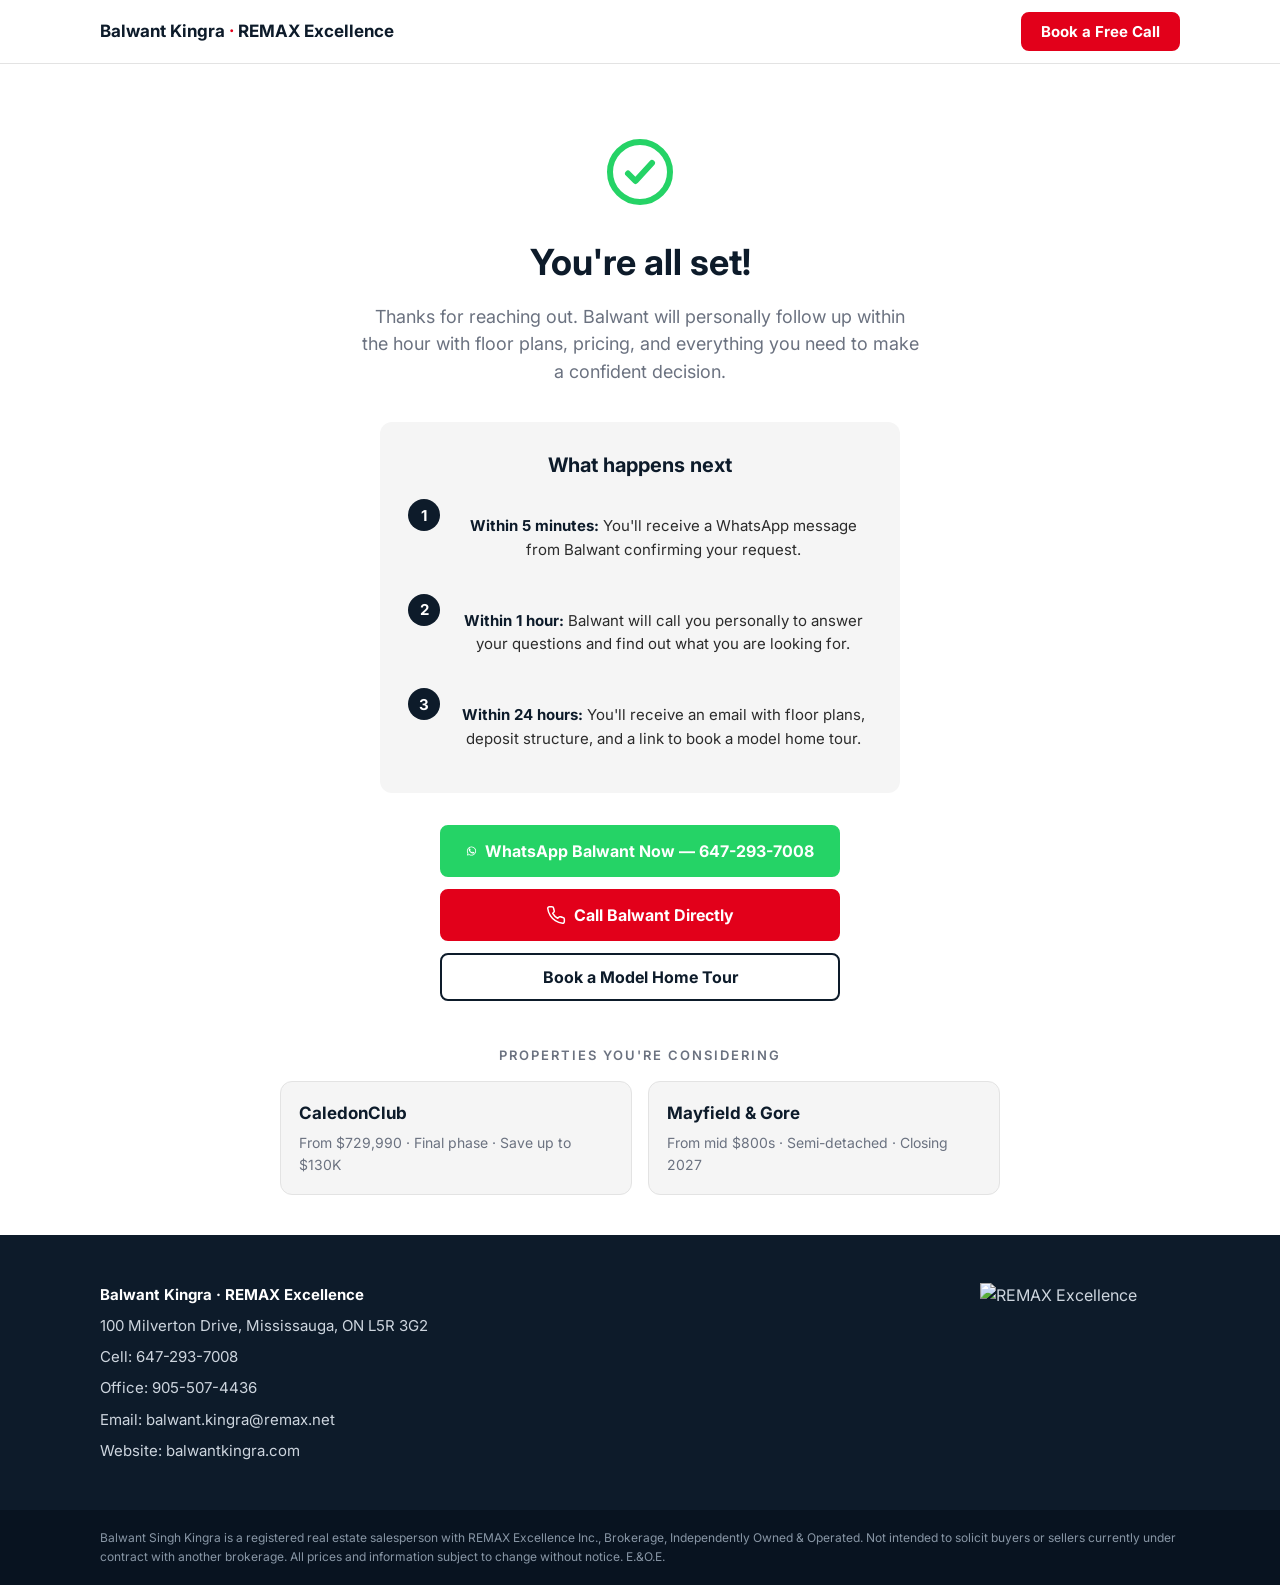
==== thank-you/index.html @ d9fa76b6 "fix: update office address, license#, REMAX brokerage disclaimer - Office: 100 Milverton Drive, Miss" ====
<!DOCTYPE html>
<html lang="en">
<head>
<meta charset="UTF-8" />
<meta name="viewport" content="width=device-width, initial-scale=1.0" />
<title>Thank You | Balwant Kingra · REMAX Excellence</title>
<meta name="description" content="Thanks for reaching out. Balwant will personally follow up within the hour with floor plans, pricing, and everything you need to make a confident decision." />
<meta name="robots" content="noindex" />
<link rel="canonical" href="https://LP1.balwantkingra.com/thank-you/" />

<!-- Google Tag Manager -->
<script>(function(w,d,s,l,i){w[l]=w[l]||[];w[l].push({'gtm.start':
new Date().getTime(),event:'gtm.js'});var f=d.getElementsByTagName(s)[0],
j=d.createElement(s),dl=l!='dataLayer'?'&l='+l:'';j.async=true;j.src=
'https://www.googletagmanager.com/gtm.js?id='+i+dl;f.parentNode.insertBefore(j,f);
})(window,document,'script','dataLayer','GTM-MJTHQXQ4');</script>
<!-- End Google Tag Manager -->

<!-- Meta Pixel Code -->
<script>!function(f,b,e,v,n,t,s){if(f.fbq)return;n=f.fbq=function(){n.callMethod?n.callMethod.apply(n,arguments):n.queue.push(arguments)};if(!f._fbq)f._fbq=n;n.push=n;n.loaded=!0;n.version='2.0';n.queue=[];t=b.createElement(e);t.async=!0;t.src=v;s=b.getElementsByTagName(e)[0];s.parentNode.insertBefore(t,s)}(window, document,'script','https://connect.facebook.net/en_US/fbevents.js');fbq('init', '849360980130589');fbq('track', 'PageView');fbq('track', 'Lead');</script>
<noscript><img height="1" width="1" style="display:none" src="https://www.facebook.com/tr?id=849360980130589&ev=PageView&noscript=1"/></noscript>
<!-- End Meta Pixel Code -->

<link rel="preconnect" href="https://fonts.googleapis.com" />
<link rel="preconnect" href="https://fonts.gstatic.com" crossorigin />
<link href="https://fonts.googleapis.com/css2?family=Inter:wght@400;600;700&display=swap" rel="stylesheet" />

<!-- Calendly -->
<link rel="stylesheet" href="https://assets.calendly.com/assets/external/widget.css" />
<script src="https://assets.calendly.com/assets/external/widget.js" async></script>

<link rel="stylesheet" href="/css/styles.css" />
</head>
<body>
<!-- Google Tag Manager (noscript) -->
<noscript><iframe src="https://www.googletagmanager.com/ns.html?id=GTM-MJTHQXQ4"
height="0" width="0" style="display:none;visibility:hidden"></iframe></noscript>
<!-- End Google Tag Manager (noscript) -->

<!-- ============ NAVIGATION (same as main page) ============ -->
<header class="nav" id="top">
  <div class="nav__inner">
    <a href="/" class="nav__logo">Balwant Kingra <span class="nav__dot">·</span> REMAX Excellence</a>
    <a href="/#lead-form" class="btn btn--red nav__cta">Book a Free Call</a>
  </div>
</header>

<!-- ============ HERO ============ -->
<section class="ty-hero">
  <svg class="ty-check" viewBox="0 0 24 24" fill="none" stroke="currentColor" stroke-width="2" stroke-linecap="round" stroke-linejoin="round" aria-hidden="true">
    <circle cx="12" cy="12" r="10"/>
    <path d="M8 12.5l2.5 2.5L16 9"/>
  </svg>
  <h1 class="ty-hero__title">You're all set!</h1>
  <p class="ty-hero__sub">Thanks for reaching out. Balwant will personally follow up within the hour with floor plans, pricing, and everything you need to make a confident decision.</p>

  <!-- What happens next -->
  <div class="ty-next">
    <h2 class="ty-next__title">What happens next</h2>
    <div class="ty-step">
      <div class="ty-step__num">1</div>
      <p class="ty-step__text"><strong>Within 5 minutes:</strong> You'll receive a WhatsApp message from Balwant confirming your request.</p>
    </div>
    <div class="ty-step">
      <div class="ty-step__num">2</div>
      <p class="ty-step__text"><strong>Within 1 hour:</strong> Balwant will call you personally to answer your questions and find out what you are looking for.</p>
    </div>
    <div class="ty-step">
      <div class="ty-step__num">3</div>
      <p class="ty-step__text"><strong>Within 24 hours:</strong> You'll receive an email with floor plans, deposit structure, and a link to book a model home tour.</p>
    </div>
  </div>

  <!-- Action buttons -->
  <div class="ty-actions">
    <a href="https://wa.me/16472937008?text=Hi%20Balwant%2C%20I%20just%20submitted%20a%20request%20on%20your%20Caledon%20homes%20page.%20Looking%20forward%20to%20hearing%20from%20you." class="btn btn--wa btn--full" target="_blank" rel="noopener">
      <svg viewBox="0 0 24 24" width="20" height="20" fill="currentColor" aria-hidden="true"><path d="M17.5 14.4c-.3-.15-1.77-.87-2.04-.97-.27-.1-.47-.15-.67.15-.2.3-.77.96-.94 1.16-.17.2-.35.22-.65.07-.3-.15-1.26-.46-2.4-1.48-.89-.79-1.49-1.77-1.66-2.07-.17-.3-.02-.46.13-.61.13-.13.3-.35.45-.52.15-.17.2-.3.3-.5.1-.2.05-.37-.02-.52-.08-.15-.67-1.61-.92-2.21-.24-.58-.49-.5-.67-.51l-.57-.01c-.2 0-.52.07-.79.37-.27.3-1.04 1.02-1.04 2.48 0 1.46 1.06 2.87 1.21 3.07.15.2 2.09 3.2 5.07 4.49.71.31 1.26.49 1.69.63.71.22 1.36.19 1.87.12.57-.09 1.77-.72 2.02-1.42.25-.7.25-1.3.17-1.42-.07-.13-.27-.2-.57-.35z"/><path d="M12 2a10 10 0 0 0-8.6 15.06L2 22l5.05-1.32A10 10 0 1 0 12 2zm0 18.2a8.18 8.18 0 0 1-4.17-1.14l-.3-.18-3 .78.8-2.92-.2-.31A8.2 8.2 0 1 1 12 20.2z"/></svg>
      WhatsApp Balwant Now — 647-293-7008
    </a>
    <a href="tel:6472937008" class="btn btn--red btn--full">
      <svg viewBox="0 0 24 24" width="20" height="20" fill="none" stroke="currentColor" stroke-width="1.8" stroke-linecap="round" stroke-linejoin="round" aria-hidden="true"><path d="M22 16.92v3a2 2 0 0 1-2.18 2 19.79 19.79 0 0 1-8.63-3.07 19.5 19.5 0 0 1-6-6 19.79 19.79 0 0 1-3.07-8.67A2 2 0 0 1 4.11 2h3a2 2 0 0 1 2 1.72c.13.96.36 1.9.7 2.81a2 2 0 0 1-.45 2.11L8.09 9.91a16 16 0 0 0 6 6l1.27-1.27a2 2 0 0 1 2.11-.45c.91.34 1.85.57 2.81.7A2 2 0 0 1 22 16.92z"/></svg>
      Call Balwant Directly
    </a>
    <button type="button" class="btn btn--outline-navy btn--full js-calendly">Book a Model Home Tour</button>
  </div>

  <!-- Property reminder strip -->
  <div class="ty-reminder">
    <p class="ty-reminder__heading">Properties you're considering</p>
    <div class="ty-mini-cards">
      <div class="ty-mini">
        <p class="ty-mini__name">CaledonClub</p>
        <p class="ty-mini__detail">From $729,990 · Final phase · Save up to $130K</p>
      </div>
      <div class="ty-mini">
        <p class="ty-mini__name">Mayfield &amp; Gore</p>
        <p class="ty-mini__detail">From mid $800s · Semi-detached · Closing 2027</p>
      </div>
    </div>
  </div>
</section>

<!-- ============ FOOTER (same as main page) ============ -->
<footer class="footer">
  <div class="container footer__inner">
    <div class="footer__col">
      <p class="footer__name">Balwant Kingra · REMAX Excellence</p>
      <p>100 Milverton Drive, Mississauga, ON L5R 3G2</p>
      <p>Cell: <a href="tel:6472937008">647-293-7008</a></p>
      <p>Office: <a href="tel:9055074436">905-507-4436</a></p>
      <p>Email: <a href="mailto:balwant.kingra@remax.net">balwant.kingra@remax.net</a></p>
      <p>Website: <a href="https://www.balwantkingra.com">balwantkingra.com</a></p>
    </div>
    <div class="footer__col footer__col--logo">
      <img src="/assets/remax-logo-white.webp" alt="REMAX Excellence" width="200" height="60" loading="lazy" />
    </div>
  </div>
  <div class="footer__strip">
    <div class="container">
      <p>Balwant Singh Kingra is a registered real estate salesperson with REMAX Excellence Inc., Brokerage, Independently Owned &amp; Operated. Not intended to solicit buyers or sellers currently under contract with another brokerage. All prices and information subject to change without notice. E.&amp;O.E.</p>
    </div>
  </div>
</footer>

<!-- ============ MOBILE STICKY BAR ============ -->
<div class="sticky-bar">
  <a href="tel:6472937008" class="sticky-bar__half sticky-bar__call">
    <svg viewBox="0 0 24 24" fill="none" stroke="currentColor" stroke-width="1.8" stroke-linecap="round" stroke-linejoin="round" aria-hidden="true"><path d="M22 16.92v3a2 2 0 0 1-2.18 2 19.79 19.79 0 0 1-8.63-3.07 19.5 19.5 0 0 1-6-6 19.79 19.79 0 0 1-3.07-8.67A2 2 0 0 1 4.11 2h3a2 2 0 0 1 2 1.72c.13.96.36 1.9.7 2.81a2 2 0 0 1-.45 2.11L8.09 9.91a16 16 0 0 0 6 6l1.27-1.27a2 2 0 0 1 2.11-.45c.91.34 1.85.57 2.81.7A2 2 0 0 1 22 16.92z"/></svg>
    <span>Call Now</span>
  </a>
  <a href="https://wa.me/16472937008?text=Hi%20Balwant%2C%20I%20just%20submitted%20a%20request%20on%20your%20Caledon%20homes%20page.%20Looking%20forward%20to%20hearing%20from%20you." class="sticky-bar__half sticky-bar__whatsapp" target="_blank" rel="noopener">
    <svg viewBox="0 0 24 24" fill="currentColor" aria-hidden="true"><path d="M17.5 14.4c-.3-.15-1.77-.87-2.04-.97-.27-.1-.47-.15-.67.15-.2.3-.77.96-.94 1.16-.17.2-.35.22-.65.07-.3-.15-1.26-.46-2.4-1.48-.89-.79-1.49-1.77-1.66-2.07-.17-.3-.02-.46.13-.61.13-.13.3-.35.45-.52.15-.17.2-.3.3-.5.1-.2.05-.37-.02-.52-.08-.15-.67-1.61-.92-2.21-.24-.58-.49-.5-.67-.51l-.57-.01c-.2 0-.52.07-.79.37-.27.3-1.04 1.02-1.04 2.48 0 1.46 1.06 2.87 1.21 3.07.15.2 2.09 3.2 5.07 4.49.71.31 1.26.49 1.69.63.71.22 1.36.19 1.87.12.57-.09 1.77-.72 2.02-1.42.25-.7.25-1.3.17-1.42-.07-.13-.27-.2-.57-.35z"/><path d="M12 2a10 10 0 0 0-8.6 15.06L2 22l5.05-1.32A10 10 0 1 0 12 2zm0 18.2a8.18 8.18 0 0 1-4.17-1.14l-.3-.18-3 .78.8-2.92-.2-.31A8.2 8.2 0 1 1 12 20.2z"/></svg>
    <span>WhatsApp</span>
  </a>
</div>

<script src="/js/script.js"></script>
</body>
</html>
---- css/styles.css ----
/* =====================================================
   Balwant Kingra · REMAX Excellence — Caledon Homes LP
   Colour palette:
     --red:    #E2001A  REMAX red (buttons, badges, accents)
     --navy:   #0D1B2A  dark navy (nav, headers, dark sections)
     --white:  #FFFFFF
     --grey:   #F5F5F5  light grey section backgrounds
     --wa:     #25D366  WhatsApp green
   Font: Inter (400 / 600 / 700)
   ===================================================== */

:root {
  --red: #E2001A;
  --red-dark: #b80015;
  --navy: #0D1B2A;
  --navy-light: #1a2c40;
  --white: #FFFFFF;
  --grey: #F5F5F5;
  --wa: #25D366;
  --wa-dark: #1da851;
  --amber: #F39C12;
  --amber-text: #412402;
  --text: #2b2b2b;
  --text-muted: #6b7280;
  --border: #e3e3e3;
  --maxw: 1120px;
  --radius: 12px;
  --shadow: 0 6px 24px rgba(13, 27, 42, 0.08);
}

* { box-sizing: border-box; }

html { scroll-behavior: smooth; }

body {
  margin: 0;
  font-family: 'Inter', -apple-system, BlinkMacSystemFont, 'Segoe UI', Roboto, sans-serif;
  font-weight: 400;
  color: var(--text);
  line-height: 1.55;
  background: var(--white);
  -webkit-font-smoothing: antialiased;
}

img { max-width: 100%; display: block; }

a { color: inherit; }

/* ---------- Layout helpers ---------- */
.container {
  width: 100%;
  max-width: var(--maxw);
  margin: 0 auto;
  padding: 0 20px;
}
.container--narrow { max-width: 820px; }
.container--form { max-width: 640px; }

.section { padding: 64px 0; }
.section--white { background: var(--white); }
.section--grey { background: var(--grey); }
.section--navy { background: var(--navy); color: var(--white); }

.section__heading {
  font-size: 30px;
  font-weight: 700;
  color: var(--navy);
  text-align: center;
  margin: 0 0 32px;
  line-height: 1.25;
}
.section--navy .section__heading { color: var(--white); }

.section__subheading {
  text-align: center;
  color: var(--text-muted);
  margin: -16px auto 32px;
  max-width: 620px;
}
.section__body {
  text-align: center;
  color: var(--text);
  font-size: 18px;
  margin: 0 auto 36px;
  max-width: 700px;
}

/* ---------- Buttons ---------- */
.btn {
  display: inline-flex;
  align-items: center;
  justify-content: center;
  gap: 8px;
  font-family: inherit;
  font-weight: 700;
  font-size: 16px;
  line-height: 1;
  padding: 14px 24px;
  border-radius: 8px;
  border: 2px solid transparent;
  cursor: pointer;
  text-decoration: none;
  transition: background-color .15s ease, color .15s ease, transform .05s ease;
  white-space: nowrap;
}
.btn:active { transform: translateY(1px); }

.btn--red { background: var(--red); color: #fff; border-color: var(--red); }
.btn--red:hover { background: var(--red-dark); border-color: var(--red-dark); }

.btn--navy { background: var(--navy); color: #fff; border-color: var(--navy); }
.btn--navy:hover { background: var(--navy-light); border-color: var(--navy-light); }

.btn--outline-white { background: transparent; color: #fff; border-color: #fff; }
.btn--outline-white:hover { background: rgba(255,255,255,.12); }

.btn--outline-navy { background: transparent; color: var(--navy); border-color: var(--navy); }
.btn--outline-navy:hover { background: rgba(13,27,42,.06); }

.btn--full { width: 100%; }

/* ---------- Pills / badges ---------- */
.pill {
  display: inline-block;
  font-size: 13px;
  font-weight: 600;
  padding: 6px 14px;
  border-radius: 999px;
  line-height: 1.2;
}
.pill--red { background: var(--red); color: #fff; }
.pill--amber { background: var(--amber); color: var(--amber-text); }

/* ============ SECTION 1 — NAVIGATION ============ */
.nav {
  position: sticky;
  top: 0;
  z-index: 100;
  background: var(--white);
  border-bottom: 1px solid var(--border);
}
.nav__inner {
  max-width: var(--maxw);
  margin: 0 auto;
  padding: 12px 20px;
  display: flex;
  align-items: center;
  justify-content: space-between;
  gap: 12px;
}
.nav__logo {
  font-weight: 700;
  font-size: 17px;
  color: var(--navy);
  text-decoration: none;
}
.nav__dot { color: var(--red); }
.nav__cta { padding: 10px 18px; font-size: 15px; }

/* ============ SECTION 2 — HERO ============ */
.hero {
  position: relative;
  width: 100%;
  min-height: 86vh;
  display: flex;
  align-items: center;
  justify-content: center;
  text-align: center;
  background-image: url('../assets/hero.webp');
  background-size: cover;
  background-position: center;
  color: #fff;
  overflow: hidden;
}
.hero__overlay {
  position: absolute;
  inset: 0;
  background: rgba(13, 27, 42, 0.65); /* navy @ 65% */
}
.hero__content {
  position: relative;
  z-index: 1;
  max-width: 820px;
  padding: 80px 20px;
}
.hero__title {
  font-size: 44px;
  font-weight: 700;
  line-height: 1.15;
  margin: 18px 0 16px;
}
.hero__sub {
  font-size: 18px;
  font-weight: 400;
  max-width: 640px;
  margin: 0 auto 28px;
  color: rgba(255,255,255,.92);
}
.hero__buttons {
  display: flex;
  gap: 14px;
  justify-content: center;
  flex-wrap: wrap;
}

/* ============ SOCIAL PROOF BAR ============ */
.proof-bar {
  background: var(--navy);
  padding: 22px 0;
}
.proof-bar__grid {
  display: grid;
  grid-template-columns: repeat(4, 1fr);
  gap: 16px;
  text-align: center;
}
.proof-bar__item {
  display: flex;
  flex-direction: column;
  gap: 2px;
}
.proof-bar__number {
  font-size: 22px;
  font-weight: 700;
  color: #fff;
}
.proof-bar__text {
  font-size: 13px;
  color: #b9c2cc;
}

/* ============ VIDEO SECTION ============ */
.video-section { padding: 48px 0 0; }
.video-embed {
  position: relative;
  width: 100%;
  padding-bottom: 56.25%; /* 16:9 */
  border-radius: var(--radius);
  overflow: hidden;
  background: #111;
}
.video-embed iframe,
.video-embed video {
  position: absolute;
  top: 0; left: 0;
  width: 100%; height: 100%;
  border: 0;
}
.video-placeholder {
  position: absolute;
  top: 0; left: 0;
  width: 100%; height: 100%;
  display: flex;
  flex-direction: column;
  align-items: center;
  justify-content: center;
  color: #999;
  gap: 12px;
}
.video-placeholder svg { opacity: .5; }
.video-placeholder p { margin: 0; font-size: 15px; }

/* ============ SECTION 3 — PROPERTY CARDS ============ */
.cards {
  display: grid;
  grid-template-columns: repeat(2, 1fr);
  gap: 28px;
}
.card {
  background: #fff;
  border: 1px solid var(--border);
  border-radius: var(--radius);
  overflow: hidden;
  display: flex;
  flex-direction: column;
  box-shadow: var(--shadow);
}
.card__media { position: relative; }
.card__media img { width: 100%; height: 240px; object-fit: cover; }
.card__badge { position: absolute; top: 14px; left: 14px; }
.card__body { padding: 22px; display: flex; flex-direction: column; flex: 1; }
.card__name { font-size: 24px; font-weight: 700; color: var(--navy); margin: 0 0 4px; }
.card__meta { font-size: 13px; color: var(--text-muted); margin: 0 0 14px; }
.card__price { font-size: 26px; font-weight: 700; color: var(--red); margin: 0 0 4px; }
.card__save { font-weight: 700; color: var(--navy); margin: 0 0 8px; }
.card__type { color: var(--text-muted); margin: 0 0 14px; }
.card__list { list-style: none; padding: 0; margin: 0 0 14px; }
.card__list li {
  position: relative;
  padding-left: 24px;
  margin-bottom: 9px;
  font-size: 15px;
}
.card__list li::before {
  content: "";
  position: absolute;
  left: 0; top: 7px;
  width: 8px; height: 8px;
  border-radius: 50%;
  background: var(--red);
}
.card__fine { font-size: 12px; color: var(--text-muted); margin: 0 0 16px; }
.card .btn { margin-top: auto; }
.card__specs {
  display: flex;
  gap: 12px;
  flex-wrap: wrap;
  margin-bottom: 14px;
}
.card__specs span {
  background: var(--grey);
  border: 1px solid var(--border);
  border-radius: 6px;
  padding: 5px 10px;
  font-size: 13px;
  font-weight: 600;
  color: var(--navy);
}

/* Models teaser grid */
.models {
  margin-top: 40px;
  text-align: center;
}
.models__heading {
  font-size: 22px;
  font-weight: 700;
  color: var(--navy);
  margin: 0 0 8px;
}
.models__sub {
  color: var(--text-muted);
  font-size: 15px;
  margin: 0 0 24px;
}
.models__grid {
  display: grid;
  grid-template-columns: repeat(3, 1fr);
  gap: 16px;
}
.models__item {
  background: #fff;
  border: 1px solid var(--border);
  border-radius: var(--radius);
  padding: 18px 14px;
  display: flex;
  flex-direction: column;
  gap: 4px;
}
.models__name {
  font-weight: 700;
  color: var(--navy);
  font-size: 16px;
}
.models__detail {
  font-size: 13px;
  color: var(--text-muted);
}
.models__size {
  font-size: 14px;
  font-weight: 600;
  color: var(--red);
  margin-top: 4px;
}

/* ============ SECTION 4 — WHY CALEDON ============ */
.features {
  display: grid;
  grid-template-columns: repeat(4, 1fr);
  gap: 24px;
  margin-bottom: 40px;
}
.feature { text-align: center; padding: 8px; }
.feature__icon {
  width: 44px; height: 44px;
  color: var(--red);
  margin: 0 auto 12px;
}
.feature__label { font-size: 18px; font-weight: 700; color: var(--navy); margin: 0 0 4px; }
.feature__sub { font-size: 14px; color: var(--text-muted); margin: 0; }

.map {
  width: 100%;
  border-radius: var(--radius);
  overflow: hidden;
  box-shadow: var(--shadow);
}
.map iframe {
  width: 100%;
  height: 300px;
  border: 0;
  display: block;
}

/* ============ SECTION 5 — FIRST-TIME BUYER ============ */
.trust {
  display: grid;
  grid-template-columns: repeat(3, 1fr);
  gap: 28px;
}
.trust__item { text-align: center; padding: 8px; }
.trust__icon {
  width: 40px; height: 40px;
  color: var(--red);
  margin: 0 auto 12px;
}
.trust__label { font-size: 18px; font-weight: 700; color: var(--navy); margin: 0 0 4px; }
.trust__text { font-size: 14px; color: var(--text-muted); margin: 0; }

/* ============ SECTION 6 — ABOUT BALWANT ============ */
.about {
  display: grid;
  grid-template-columns: 320px 1fr;
  gap: 48px;
  align-items: center;
}
.about__media { display: flex; justify-content: center; }
.about__photo {
  width: 280px; height: 280px;
  object-fit: cover;
  border-radius: 18px;
  border: 4px solid rgba(255,255,255,.85);
}
.about__label {
  color: var(--red);
  text-transform: uppercase;
  letter-spacing: 2px;
  font-size: 13px;
  font-weight: 700;
  margin: 0 0 8px;
}
.about__name { font-size: 30px; font-weight: 700; margin: 0 0 4px; color: #fff; }
.about__title { color: #b9c2cc; margin: 0 0 18px; }
.about__bio { color: #cdd5de; margin: 0 0 18px; }
.about__stars { color: #FFC107; font-size: 20px; letter-spacing: 2px; margin: 0 0 18px; }
.about__reviews { color: #b9c2cc; font-size: 14px; letter-spacing: 0; vertical-align: middle; }
.about__remax { margin: 0 0 22px; height: auto; }

/* ============ SECTION 7 — LEAD FORM ============ */
.form { margin-top: 8px; }
.field { margin-bottom: 18px; }
.field label,
.field__legend {
  display: block;
  font-weight: 600;
  font-size: 15px;
  color: var(--navy);
  margin-bottom: 6px;
}
.field__optional { color: var(--text-muted); font-weight: 400; }
.field input[type="text"],
.field input[type="tel"],
.field input[type="email"],
.field select {
  width: 100%;
  font-family: inherit;
  font-size: 16px;
  padding: 13px 14px;
  border: 1px solid var(--border);
  border-radius: 8px;
  background: #fff;
  color: var(--text);
  appearance: none;
}
.field select {
  background-image: url("data:image/svg+xml,%3Csvg xmlns='http://www.w3.org/2000/svg' width='14' height='14' viewBox='0 0 24 24' fill='none' stroke='%236b7280' stroke-width='2'%3E%3Cpath d='M6 9l6 6 6-6'/%3E%3C/svg%3E");
  background-repeat: no-repeat;
  background-position: right 14px center;
  padding-right: 40px;
}
.field input:focus,
.field select:focus {
  outline: none;
  border-color: var(--red);
  box-shadow: 0 0 0 3px rgba(226,0,26,.12);
}
.field input.is-invalid,
.field select.is-invalid { border-color: var(--red); }

.radios { display: flex; gap: 24px; padding-top: 4px; }
.radio {
  display: inline-flex;
  align-items: center;
  gap: 8px;
  font-weight: 400;
  color: var(--text);
  cursor: pointer;
}
.radio input { width: 18px; height: 18px; accent-color: var(--red); }

.field__error {
  display: block;
  color: var(--red);
  font-size: 13px;
  margin-top: 5px;
  min-height: 0;
}

.btn--submit {
  height: 52px;
  font-size: 16px;
  margin-top: 6px;
  position: relative;
}
.spinner {
  width: 20px; height: 20px;
  border: 3px solid rgba(255,255,255,.45);
  border-top-color: #fff;
  border-radius: 50%;
  display: none;
  animation: spin .7s linear infinite;
}
.btn--submit.is-loading .btn__label { visibility: hidden; }
.btn--submit.is-loading .spinner { display: inline-block; position: absolute; }
@keyframes spin { to { transform: rotate(360deg); } }

.form__error {
  color: var(--red);
  font-size: 14px;
  text-align: center;
  margin: 14px 0 0;
  min-height: 0;
}
.form__privacy {
  font-size: 12px;
  color: var(--text-muted);
  text-align: center;
  margin: 16px 0 0;
  line-height: 1.5;
}

/* ============ SECTION 8 — FOOTER ============ */
.footer { background: var(--navy); color: #cdd5de; }
.footer__inner {
  display: grid;
  grid-template-columns: 1fr auto;
  gap: 32px;
  padding-top: 48px;
  padding-bottom: 40px;
  align-items: start;
}
.footer__col p { margin: 0 0 8px; font-size: 15px; }
.footer__name { font-weight: 700; color: #fff; font-size: 17px; }
.footer__col a { color: #cdd5de; text-decoration: none; }
.footer__col a:hover { color: #fff; text-decoration: underline; }
.footer__col--logo { display: flex; align-items: flex-start; }
.footer__strip { background: #081320; }
.footer__strip p {
  font-size: 12px;
  color: #8896a5;
  padding: 18px 0;
  margin: 0;
  line-height: 1.6;
}

/* ============ SECTION 9 — MOBILE STICKY BAR ============ */
.sticky-bar {
  display: none;
  position: fixed;
  bottom: 0; left: 0; right: 0;
  height: 56px;
  z-index: 200;
}
.sticky-bar__half {
  flex: 1;
  display: flex;
  align-items: center;
  justify-content: center;
  gap: 8px;
  color: #fff;
  font-weight: 700;
  font-size: 16px;
  text-decoration: none;
  height: 100%;
  transition: filter .1s ease;
}
.sticky-bar__half svg { width: 20px; height: 20px; }
.sticky-bar__call { background: var(--navy); }
.sticky-bar__call:active { background: #081320; }
.sticky-bar__whatsapp { background: var(--wa); }
.sticky-bar__whatsapp:active { background: var(--wa-dark); }

/* ============ THANK-YOU PAGE ============ */
.ty-hero {
  text-align: center;
  padding: 72px 20px 40px;
  background: #fff;
}
.ty-check {
  width: 72px; height: 72px;
  color: var(--wa);
  margin: 0 auto 20px;
}
.ty-hero__title { font-size: 36px; font-weight: 700; color: var(--navy); margin: 0 0 12px; }
.ty-hero__sub { color: var(--text-muted); max-width: 560px; margin: 0 auto; font-size: 18px; }

.ty-next {
  background: var(--grey);
  border-radius: var(--radius);
  max-width: 520px;
  margin: 36px auto 0;
  padding: 28px;
}
.ty-next__title { font-size: 20px; font-weight: 700; color: var(--navy); margin: 0 0 18px; }
.ty-step { display: flex; gap: 14px; margin-bottom: 18px; }
.ty-step:last-child { margin-bottom: 0; }
.ty-step__num {
  flex: 0 0 auto;
  width: 32px; height: 32px;
  border-radius: 50%;
  background: var(--navy);
  color: #fff;
  font-weight: 700;
  display: flex;
  align-items: center;
  justify-content: center;
  font-size: 15px;
}
.ty-step__text { font-size: 15px; }
.ty-step__text strong { color: var(--navy); }

.ty-actions {
  max-width: 400px;
  margin: 32px auto 0;
  display: flex;
  flex-direction: column;
  gap: 12px;
}
.btn--wa { background: var(--wa); color: #fff; border-color: var(--wa); }
.btn--wa:hover { background: var(--wa-dark); border-color: var(--wa-dark); }

.ty-reminder { max-width: 720px; margin: 44px auto 0; text-align: center; }
.ty-reminder__heading {
  font-size: 13px;
  text-transform: uppercase;
  letter-spacing: 2px;
  color: var(--text-muted);
  font-weight: 600;
  margin: 0 0 16px;
}
.ty-mini-cards {
  display: grid;
  grid-template-columns: repeat(2, 1fr);
  gap: 16px;
}
.ty-mini {
  background: var(--grey);
  border: 1px solid var(--border);
  border-radius: var(--radius);
  padding: 18px;
  text-align: left;
}
.ty-mini__name { font-weight: 700; color: var(--navy); margin: 0 0 6px; font-size: 17px; }
.ty-mini__detail { font-size: 14px; color: var(--text-muted); margin: 0; }

/* =====================================================
   RESPONSIVE — mobile first adjustments
   ===================================================== */
@media (max-width: 900px) {
  .about { grid-template-columns: 1fr; gap: 28px; text-align: center; }
  .about__label { text-align: center; }
  .about__remax { margin-left: auto; margin-right: auto; }
}

@media (max-width: 768px) {
  .section { padding: 48px 0; }
  .section__heading { font-size: 25px; }

  .hero { min-height: 90vh; }
  .hero__title { font-size: 32px; }
  .hero__sub { font-size: 16px; }
  .hero__buttons { flex-direction: column; }
  .hero__buttons .btn { width: 100%; }

  .proof-bar__grid { grid-template-columns: repeat(2, 1fr); gap: 14px; }
  .proof-bar__number { font-size: 20px; }

  .cards { grid-template-columns: 1fr; gap: 22px; }
  .models__grid { grid-template-columns: 1fr; }

  .features { grid-template-columns: repeat(2, 1fr); gap: 22px; }

  .trust { grid-template-columns: 1fr; gap: 22px; }

  .map iframe { height: 220px; }

  .footer__inner { grid-template-columns: 1fr; }
  .footer__col--logo { justify-content: flex-start; }

  .ty-mini-cards { grid-template-columns: 1fr; }

  /* show sticky bar + keep content clear of it */
  .sticky-bar { display: flex; }
  body { padding-bottom: 56px; }
  .ty-hero__title { font-size: 28px; }
}

@media (max-width: 380px) {
  .nav__logo { font-size: 14px; }
  .nav__cta { padding: 9px 12px; font-size: 13px; }
}
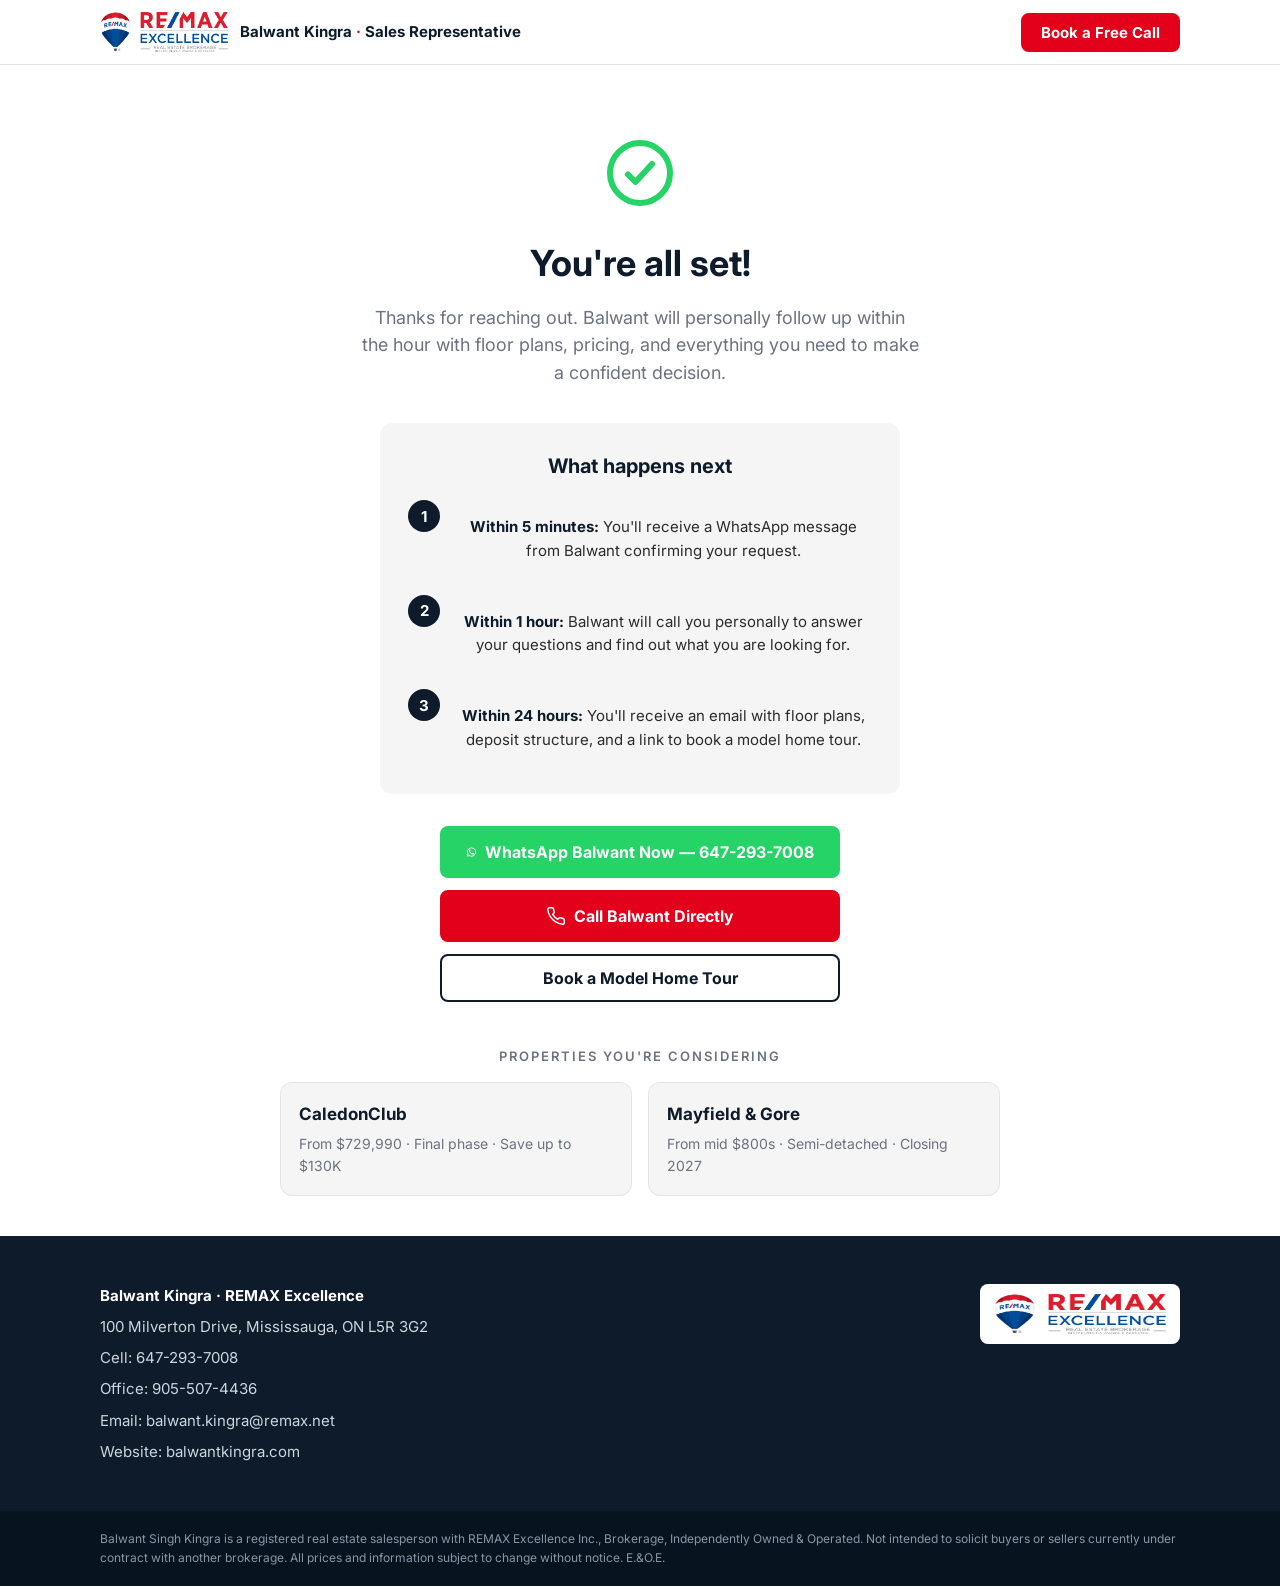
==== commit d34e2f59: "feat: add REMAX logo to header + fix hero banner image + FOMO & emotional sections - REMAX Excellenc" ====
--- a/thank-you/index.html
+++ b/thank-you/index.html
@@ -15,6 +15,16 @@
 'https://www.googletagmanager.com/gtm.js?id='+i+dl;f.parentNode.insertBefore(j,f);
 })(window,document,'script','dataLayer','GTM-MJTHQXQ4');</script>
 <!-- End Google Tag Manager -->
+
+<!-- Google tag (gtag.js) — GA4 -->
+<script async src="https://www.googletagmanager.com/gtag/js?id=G-EL3TT1P3PE"></script>
+<script>
+  window.dataLayer = window.dataLayer || [];
+  function gtag(){dataLayer.push(arguments);}
+  gtag('js', new Date());
+  gtag('config', 'G-EL3TT1P3PE');
+</script>
+<!-- End Google tag (gtag.js) -->
 
 <!-- Meta Pixel Code -->
 <script>!function(f,b,e,v,n,t,s){if(f.fbq)return;n=f.fbq=function(){n.callMethod?n.callMethod.apply(n,arguments):n.queue.push(arguments)};if(!f._fbq)f._fbq=n;n.push=n;n.loaded=!0;n.version='2.0';n.queue=[];t=b.createElement(e);t.async=!0;t.src=v;s=b.getElementsByTagName(e)[0];s.parentNode.insertBefore(t,s)}(window, document,'script','https://connect.facebook.net/en_US/fbevents.js');fbq('init', '849360980130589');fbq('track', 'PageView');fbq('track', 'Lead');</script>
@@ -40,7 +50,10 @@
 <!-- ============ NAVIGATION (same as main page) ============ -->
 <header class="nav" id="top">
   <div class="nav__inner">
-    <a href="/" class="nav__logo">Balwant Kingra <span class="nav__dot">·</span> REMAX Excellence</a>
+    <a href="/" class="nav__logo">
+      <img src="/assets/remax-logo-white.png" alt="REMAX Excellence" class="nav__logo-img" />
+      <span class="nav__logo-text">Balwant Kingra <span class="nav__dot">·</span> Sales Representative</span>
+    </a>
     <a href="/#lead-form" class="btn btn--red nav__cta">Book a Free Call</a>
   </div>
 </header>
@@ -112,7 +125,7 @@
       <p>Website: <a href="https://www.balwantkingra.com">balwantkingra.com</a></p>
     </div>
     <div class="footer__col footer__col--logo">
-      <img src="/assets/remax-logo-white.webp" alt="REMAX Excellence" width="200" height="60" loading="lazy" />
+      <img src="/assets/remax-logo-white.png" alt="REMAX Excellence" width="200" height="60" loading="lazy" />
     </div>
   </div>
   <div class="footer__strip">
--- a/css/styles.css
+++ b/css/styles.css
@@ -153,6 +153,20 @@
   font-size: 17px;
   color: var(--navy);
   text-decoration: none;
+  display: flex;
+  align-items: center;
+  gap: 12px;
+}
+.nav__logo-img {
+  height: 40px;
+  width: auto;
+  display: block;
+}
+.nav__logo-text {
+  font-size: 15px;
+  font-weight: 700;
+  color: var(--navy);
+  line-height: 1.2;
 }
 .nav__dot { color: var(--red); }
 .nav__cta { padding: 10px 18px; font-size: 15px; }
@@ -166,7 +180,7 @@
   align-items: center;
   justify-content: center;
   text-align: center;
-  background-image: url('../assets/hero.webp');
+  background-image: url('../assets/hero.png');
   background-size: cover;
   background-position: center;
   color: #fff;
@@ -229,36 +243,148 @@
   color: #b9c2cc;
 }
 
-/* ============ VIDEO SECTION ============ */
-.video-section { padding: 48px 0 0; }
-.video-embed {
-  position: relative;
-  width: 100%;
-  padding-bottom: 56.25%; /* 16:9 */
-  border-radius: var(--radius);
+/* ============ TOP ANNOUNCEMENT / FOMO BAR ============ */
+.announce {
+  background: var(--red);
+  color: #fff;
+  font-size: 14px;
+}
+.announce__inner {
+  max-width: var(--maxw);
+  margin: 0 auto;
+  padding: 9px 20px;
+  display: flex;
+  align-items: center;
+  justify-content: center;
+  gap: 10px;
+  text-align: center;
+}
+.announce__dot {
+  width: 9px; height: 9px;
+  border-radius: 50%;
+  background: #fff;
+  flex-shrink: 0;
+  animation: announce-pulse 1.4s ease-in-out infinite;
+}
+@keyframes announce-pulse {
+  0%, 100% { opacity: 1; transform: scale(1); }
+  50% { opacity: .4; transform: scale(.7); }
+}
+.announce__text strong { font-weight: 700; }
+
+/* ============ FOMO / URGENCY STRIP ============ */
+.urgency {
+  background: var(--navy);
+  color: #fff;
+  padding: 28px 0;
+}
+.urgency__inner {
+  display: flex;
+  align-items: center;
+  justify-content: space-between;
+  gap: 32px;
+  flex-wrap: wrap;
+}
+.urgency__left { flex: 1; min-width: 280px; }
+.urgency__pill {
+  display: inline-block;
+  background: var(--amber);
+  color: var(--amber-text);
+  font-size: 12px;
+  font-weight: 700;
+  text-transform: uppercase;
+  letter-spacing: 1px;
+  padding: 5px 12px;
+  border-radius: 999px;
+  margin-bottom: 10px;
+}
+.urgency__text { margin: 0; font-size: 16px; color: #e6ebf1; line-height: 1.55; }
+.urgency__text strong { color: #fff; }
+.urgency__stats { display: flex; gap: 28px; }
+.urgency__stat { text-align: center; }
+.urgency__num {
+  display: block;
+  font-size: 34px;
+  font-weight: 700;
+  color: var(--red);
+  line-height: 1.1;
+}
+.urgency__label { font-size: 12px; color: #b9c2cc; }
+
+/* ============ EMOTIONAL CONNECT ============ */
+.emotion { text-align: center; }
+.emotion__pill { margin-bottom: 14px; }
+.emotion__heading { margin-bottom: 22px; }
+.emotion__lead {
+  font-size: 20px;
+  font-weight: 600;
+  color: var(--navy);
+  line-height: 1.5;
+  margin: 0 auto 20px;
+  max-width: 720px;
+}
+.emotion__body {
+  font-size: 17px;
+  color: var(--text);
+  line-height: 1.65;
+  margin: 0 auto 18px;
+  max-width: 720px;
+}
+.emotion__quote {
+  background: var(--grey);
+  border-left: 4px solid var(--red);
+  border-radius: 8px;
+  padding: 24px 28px;
+  margin: 32px auto;
+  max-width: 680px;
+  text-align: left;
+}
+.emotion__quote p {
+  font-size: 18px;
+  font-style: italic;
+  color: var(--navy);
+  margin: 0 0 12px;
+  line-height: 1.55;
+}
+.emotion__quote cite {
+  font-style: normal;
+  font-weight: 600;
+  color: var(--text-muted);
+  font-size: 14px;
+}
+.emotion__cta { margin-top: 8px; }
+
+/* ============ IMAGE GALLERY — infinite scroll ============ */
+.gallery {
   overflow: hidden;
-  background: #111;
-}
-.video-embed iframe,
-.video-embed video {
-  position: absolute;
-  top: 0; left: 0;
-  width: 100%; height: 100%;
-  border: 0;
-}
-.video-placeholder {
-  position: absolute;
-  top: 0; left: 0;
-  width: 100%; height: 100%;
-  display: flex;
-  flex-direction: column;
-  align-items: center;
-  justify-content: center;
-  color: #999;
-  gap: 12px;
-}
-.video-placeholder svg { opacity: .5; }
-.video-placeholder p { margin: 0; font-size: 15px; }
+  background: var(--white);
+  padding: 24px 0;
+}
+.gallery__track {
+  display: flex;
+  gap: 16px;
+  width: max-content;
+  animation: gallery-scroll 40s linear infinite;
+}
+.gallery__track img {
+  height: 220px;
+  width: auto;
+  border-radius: 10px;
+  object-fit: cover;
+  flex-shrink: 0;
+}
+@keyframes gallery-scroll {
+  0% { transform: translateX(0); }
+  100% { transform: translateX(-50%); }
+}
+.gallery:hover .gallery__track {
+  animation-play-state: paused;
+}
+
+@media (max-width: 768px) {
+  .gallery__track img { height: 160px; }
+  .gallery { padding: 16px 0; }
+}
 
 /* ============ SECTION 3 — PROPERTY CARDS ============ */
 .cards {
@@ -434,7 +560,13 @@
 .about__bio { color: #cdd5de; margin: 0 0 18px; }
 .about__stars { color: #FFC107; font-size: 20px; letter-spacing: 2px; margin: 0 0 18px; }
 .about__reviews { color: #b9c2cc; font-size: 14px; letter-spacing: 0; vertical-align: middle; }
-.about__remax { margin: 0 0 22px; height: auto; }
+.about__remax {
+  margin: 0 0 22px;
+  height: auto;
+  background: #fff;
+  padding: 10px 14px;
+  border-radius: 8px;
+}
 
 /* ============ SECTION 7 — LEAD FORM ============ */
 .form { margin-top: 8px; }
@@ -544,6 +676,11 @@
 .footer__col a { color: #cdd5de; text-decoration: none; }
 .footer__col a:hover { color: #fff; text-decoration: underline; }
 .footer__col--logo { display: flex; align-items: flex-start; }
+.footer__col--logo img {
+  background: #fff;
+  padding: 10px 14px;
+  border-radius: 8px;
+}
 .footer__strip { background: #081320; }
 .footer__strip p {
   font-size: 12px;
@@ -675,6 +812,13 @@
   .proof-bar__grid { grid-template-columns: repeat(2, 1fr); gap: 14px; }
   .proof-bar__number { font-size: 20px; }
 
+  .urgency__inner { flex-direction: column; align-items: flex-start; gap: 20px; }
+  .urgency__stats { width: 100%; justify-content: space-around; }
+  .emotion__lead { font-size: 18px; }
+  .emotion__body { font-size: 16px; }
+  .announce { font-size: 13px; }
+  .announce__inner { padding: 8px 16px; }
+
   .cards { grid-template-columns: 1fr; gap: 22px; }
   .models__grid { grid-template-columns: 1fr; }
 
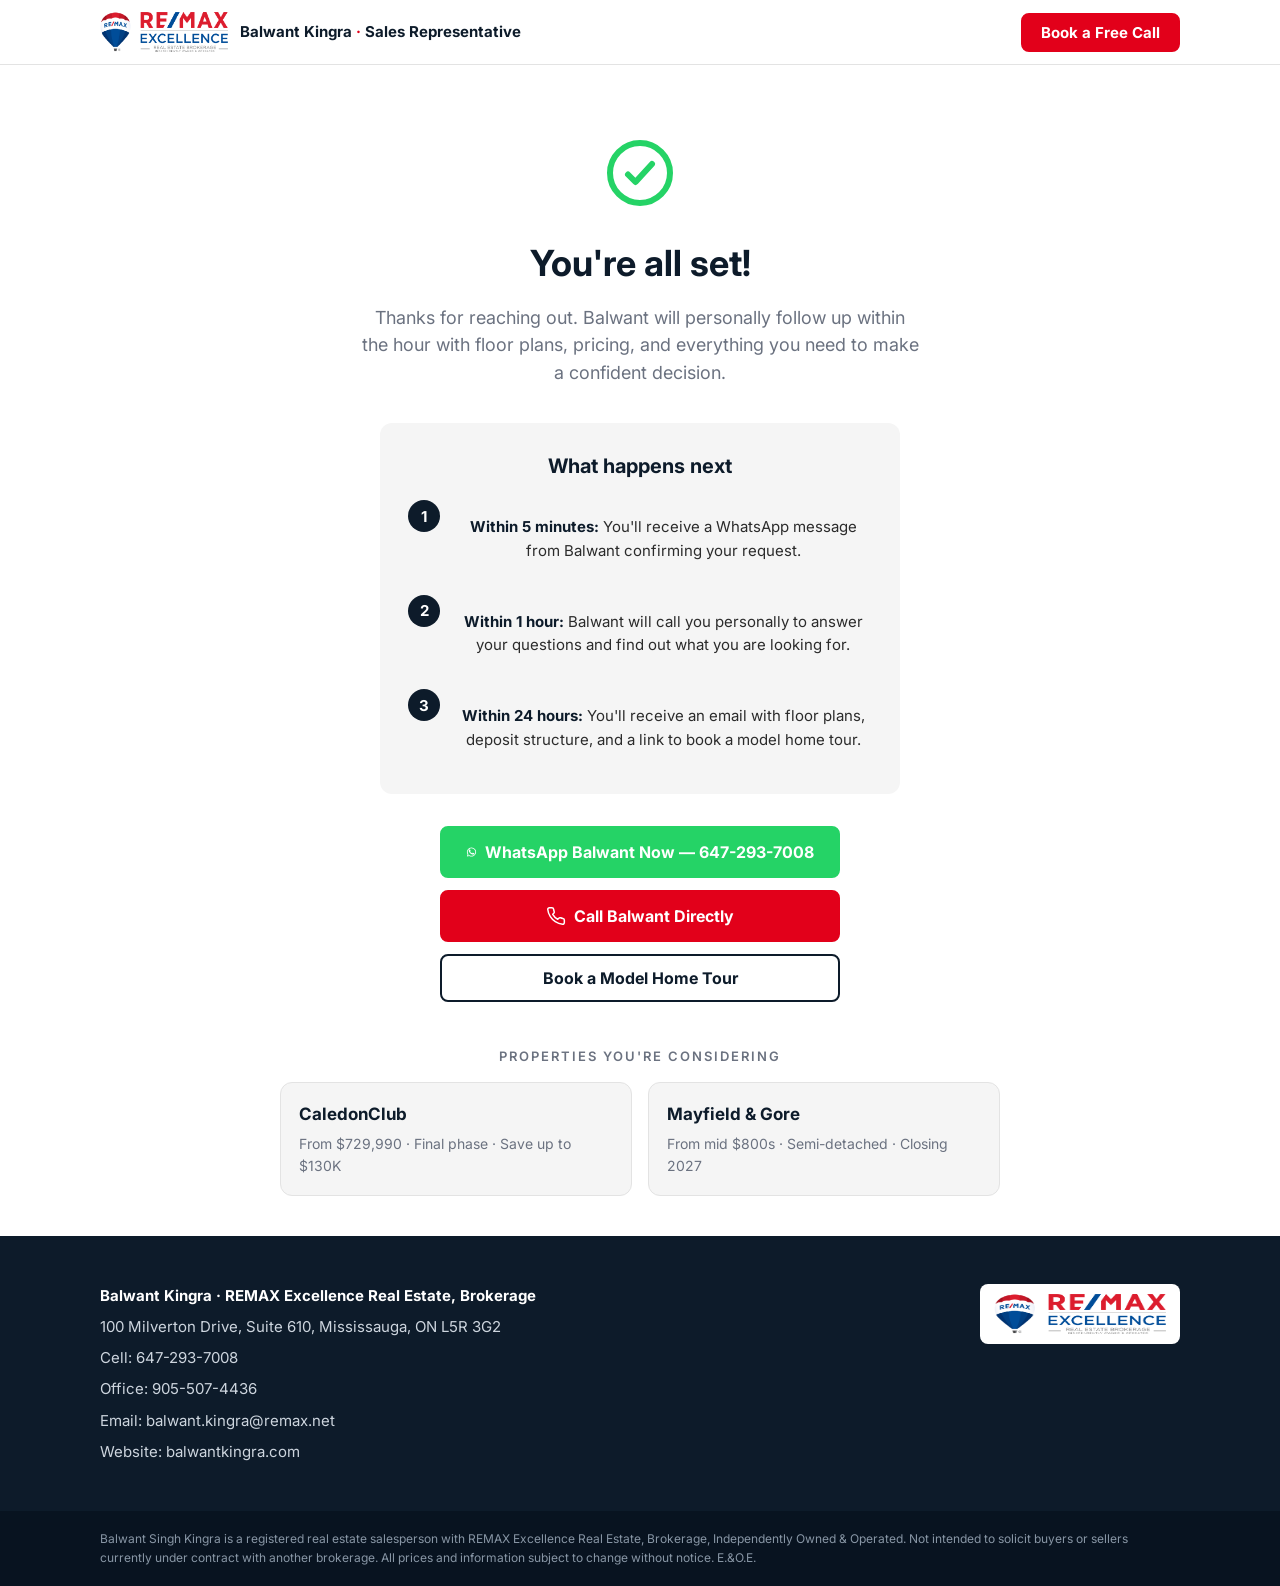
==== commit 11f8a1e5: "content: fix brokerage name, add agent question, update hero headline - Hero: 'Two New Communities I" ====
--- a/thank-you/index.html
+++ b/thank-you/index.html
@@ -117,8 +117,8 @@
 <footer class="footer">
   <div class="container footer__inner">
     <div class="footer__col">
-      <p class="footer__name">Balwant Kingra · REMAX Excellence</p>
-      <p>100 Milverton Drive, Mississauga, ON L5R 3G2</p>
+      <p class="footer__name">Balwant Kingra · REMAX Excellence Real Estate, Brokerage</p>
+      <p>100 Milverton Drive, Suite 610, Mississauga, ON L5R 3G2</p>
       <p>Cell: <a href="tel:6472937008">647-293-7008</a></p>
       <p>Office: <a href="tel:9055074436">905-507-4436</a></p>
       <p>Email: <a href="mailto:balwant.kingra@remax.net">balwant.kingra@remax.net</a></p>
@@ -130,7 +130,7 @@
   </div>
   <div class="footer__strip">
     <div class="container">
-      <p>Balwant Singh Kingra is a registered real estate salesperson with REMAX Excellence Inc., Brokerage, Independently Owned &amp; Operated. Not intended to solicit buyers or sellers currently under contract with another brokerage. All prices and information subject to change without notice. E.&amp;O.E.</p>
+      <p>Balwant Singh Kingra is a registered real estate salesperson with REMAX Excellence Real Estate, Brokerage, Independently Owned &amp; Operated. Not intended to solicit buyers or sellers currently under contract with another brokerage. All prices and information subject to change without notice. E.&amp;O.E.</p>
     </div>
   </div>
 </footer>
--- a/css/styles.css
+++ b/css/styles.css
@@ -32,6 +32,8 @@
 
 html { scroll-behavior: smooth; }
 
+html, body { overflow-x: hidden; max-width: 100%; }
+
 body {
   margin: 0;
   font-family: 'Inter', -apple-system, BlinkMacSystemFont, 'Segoe UI', Roboto, sans-serif;
@@ -800,35 +802,53 @@
 }
 
 @media (max-width: 768px) {
-  .section { padding: 48px 0; }
-  .section__heading { font-size: 25px; }
-
-  .hero { min-height: 90vh; }
-  .hero__title { font-size: 32px; }
-  .hero__sub { font-size: 16px; }
+  .section { padding: 44px 0; }
+  .section__heading { font-size: 24px; line-height: 1.3; }
+  .container { padding: 0 16px; }
+
+  /* ---- HEADER FIX: stop logo + button overlap ---- */
+  .nav__inner { padding: 10px 16px; gap: 10px; }
+  .nav__logo { gap: 8px; min-width: 0; flex: 1; }
+  .nav__logo-img { height: 32px; }
+  .nav__logo-text { font-size: 12px; }
+  .nav__cta { padding: 9px 14px; font-size: 13px; flex-shrink: 0; }
+
+  .hero { min-height: 88vh; }
+  .hero__title { font-size: 28px; line-height: 1.2; }
+  .hero__sub { font-size: 15px; }
+  .hero__content { padding: 60px 18px; }
   .hero__buttons { flex-direction: column; }
   .hero__buttons .btn { width: 100%; }
 
-  .proof-bar__grid { grid-template-columns: repeat(2, 1fr); gap: 14px; }
-  .proof-bar__number { font-size: 20px; }
-
-  .urgency__inner { flex-direction: column; align-items: flex-start; gap: 20px; }
+  .proof-bar__grid { grid-template-columns: repeat(2, 1fr); gap: 16px; }
+  .proof-bar__number { font-size: 19px; }
+
+  .urgency__inner { flex-direction: column; align-items: flex-start; gap: 18px; }
   .urgency__stats { width: 100%; justify-content: space-around; }
-  .emotion__lead { font-size: 18px; }
-  .emotion__body { font-size: 16px; }
-  .announce { font-size: 13px; }
-  .announce__inner { padding: 8px 16px; }
-
-  .cards { grid-template-columns: 1fr; gap: 22px; }
+  .urgency__num { font-size: 30px; }
+
+  .emotion__lead { font-size: 17px; }
+  .emotion__body { font-size: 15px; }
+  .emotion__quote { padding: 20px; }
+  .emotion__quote p { font-size: 16px; }
+
+  .announce { font-size: 12px; }
+  .announce__inner { padding: 8px 14px; gap: 8px; }
+
+  .cards { grid-template-columns: 1fr; gap: 20px; }
   .models__grid { grid-template-columns: 1fr; }
-
-  .features { grid-template-columns: repeat(2, 1fr); gap: 22px; }
-
-  .trust { grid-template-columns: 1fr; gap: 22px; }
+  .card__media img { height: 210px; }
+
+  .features { grid-template-columns: repeat(2, 1fr); gap: 20px; }
+  .trust { grid-template-columns: 1fr; gap: 20px; }
 
   .map iframe { height: 220px; }
 
-  .footer__inner { grid-template-columns: 1fr; }
+  .about { gap: 24px; }
+  .about__photo { width: 220px; height: 220px; }
+  .about__name { font-size: 26px; }
+
+  .footer__inner { grid-template-columns: 1fr; gap: 24px; }
   .footer__col--logo { justify-content: flex-start; }
 
   .ty-mini-cards { grid-template-columns: 1fr; }
@@ -836,10 +856,28 @@
   /* show sticky bar + keep content clear of it */
   .sticky-bar { display: flex; }
   body { padding-bottom: 56px; }
-  .ty-hero__title { font-size: 28px; }
-}
-
-@media (max-width: 380px) {
-  .nav__logo { font-size: 14px; }
-  .nav__cta { padding: 9px 12px; font-size: 13px; }
-}
+  .ty-hero__title { font-size: 26px; }
+  .ty-hero__sub { font-size: 16px; }
+}
+
+/* ---- Small phones (iPhone SE, older Android) ---- */
+@media (max-width: 480px) {
+  .nav__logo-text { display: none; } /* keep only the REMAX logo image */
+  .nav__logo-img { height: 34px; }
+  .nav__cta { padding: 10px 16px; font-size: 14px; }
+
+  .section__heading { font-size: 22px; }
+  .hero__title { font-size: 25px; }
+  .card__price { font-size: 23px; }
+  .card__specs span { font-size: 12px; padding: 4px 8px; }
+  .proof-bar__grid { gap: 12px; }
+  .proof-bar__text { font-size: 12px; }
+  .urgency__num { font-size: 26px; }
+  .field input, .field select { font-size: 16px; } /* 16px prevents iOS zoom-on-focus */
+}
+
+/* ---- Tablet range ---- */
+@media (min-width: 769px) and (max-width: 980px) {
+  .features { grid-template-columns: repeat(4, 1fr); }
+  .about { grid-template-columns: 280px 1fr; gap: 32px; }
+}
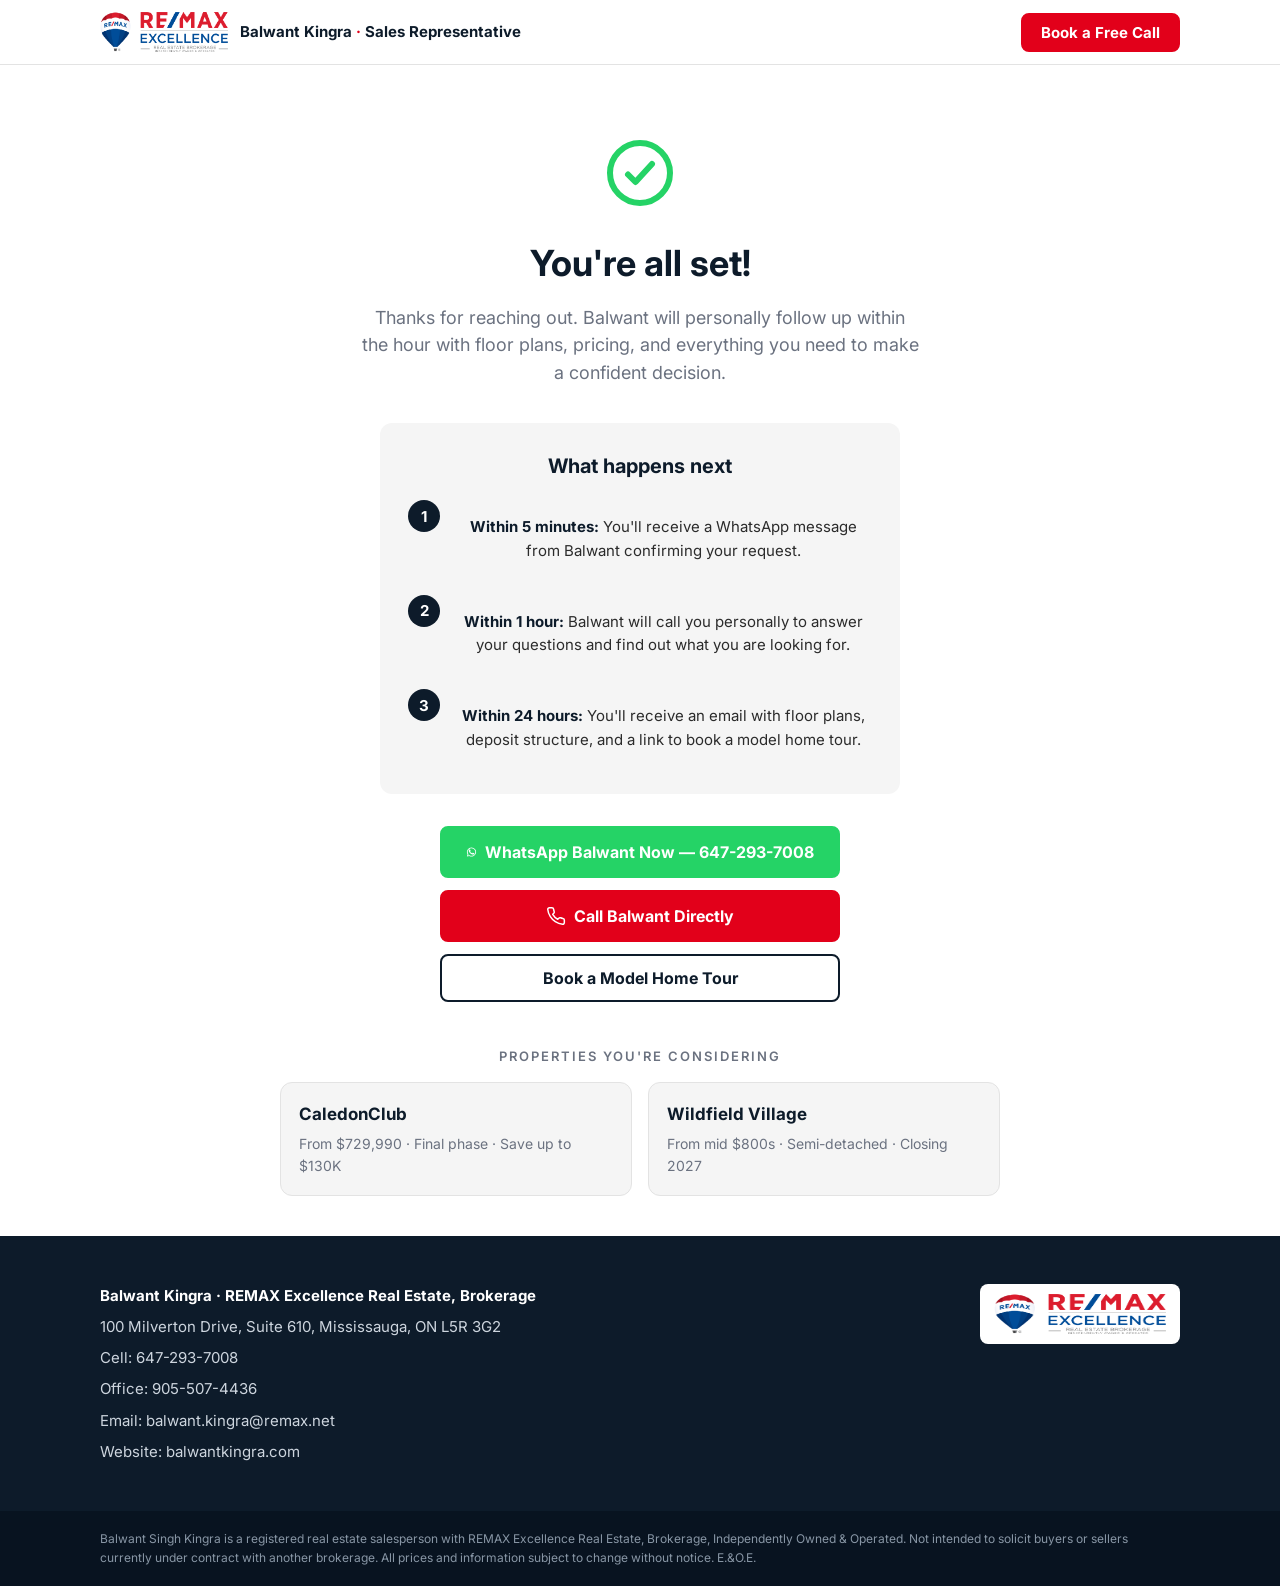
==== commit 7907b281: "content: rename Mayfield & Gore to Wildfield Village + add Hwy 427 access - Property name, CTA, drop" ====
--- a/thank-you/index.html
+++ b/thank-you/index.html
@@ -25,6 +25,16 @@
   gtag('config', 'G-EL3TT1P3PE');
 </script>
 <!-- End Google tag (gtag.js) -->
+
+<!-- Microsoft Clarity -->
+<script type="text/javascript">
+    (function(c,l,a,r,i,t,y){
+        c[a]=c[a]||function(){(c[a].q=c[a].q||[]).push(arguments)};
+        t=l.createElement(r);t.async=1;t.src="https://www.clarity.ms/tag/"+i;
+        y=l.getElementsByTagName(r)[0];y.parentNode.insertBefore(t,y);
+    })(window, document, "clarity", "script", "x52bghk8mr");
+</script>
+<!-- End Microsoft Clarity -->
 
 <!-- Meta Pixel Code -->
 <script>!function(f,b,e,v,n,t,s){if(f.fbq)return;n=f.fbq=function(){n.callMethod?n.callMethod.apply(n,arguments):n.queue.push(arguments)};if(!f._fbq)f._fbq=n;n.push=n;n.loaded=!0;n.version='2.0';n.queue=[];t=b.createElement(e);t.async=!0;t.src=v;s=b.getElementsByTagName(e)[0];s.parentNode.insertBefore(t,s)}(window, document,'script','https://connect.facebook.net/en_US/fbevents.js');fbq('init', '849360980130589');fbq('track', 'PageView');fbq('track', 'Lead');</script>
@@ -106,7 +116,7 @@
         <p class="ty-mini__detail">From $729,990 · Final phase · Save up to $130K</p>
       </div>
       <div class="ty-mini">
-        <p class="ty-mini__name">Mayfield &amp; Gore</p>
+        <p class="ty-mini__name">Wildfield Village</p>
         <p class="ty-mini__detail">From mid $800s · Semi-detached · Closing 2027</p>
       </div>
     </div>
